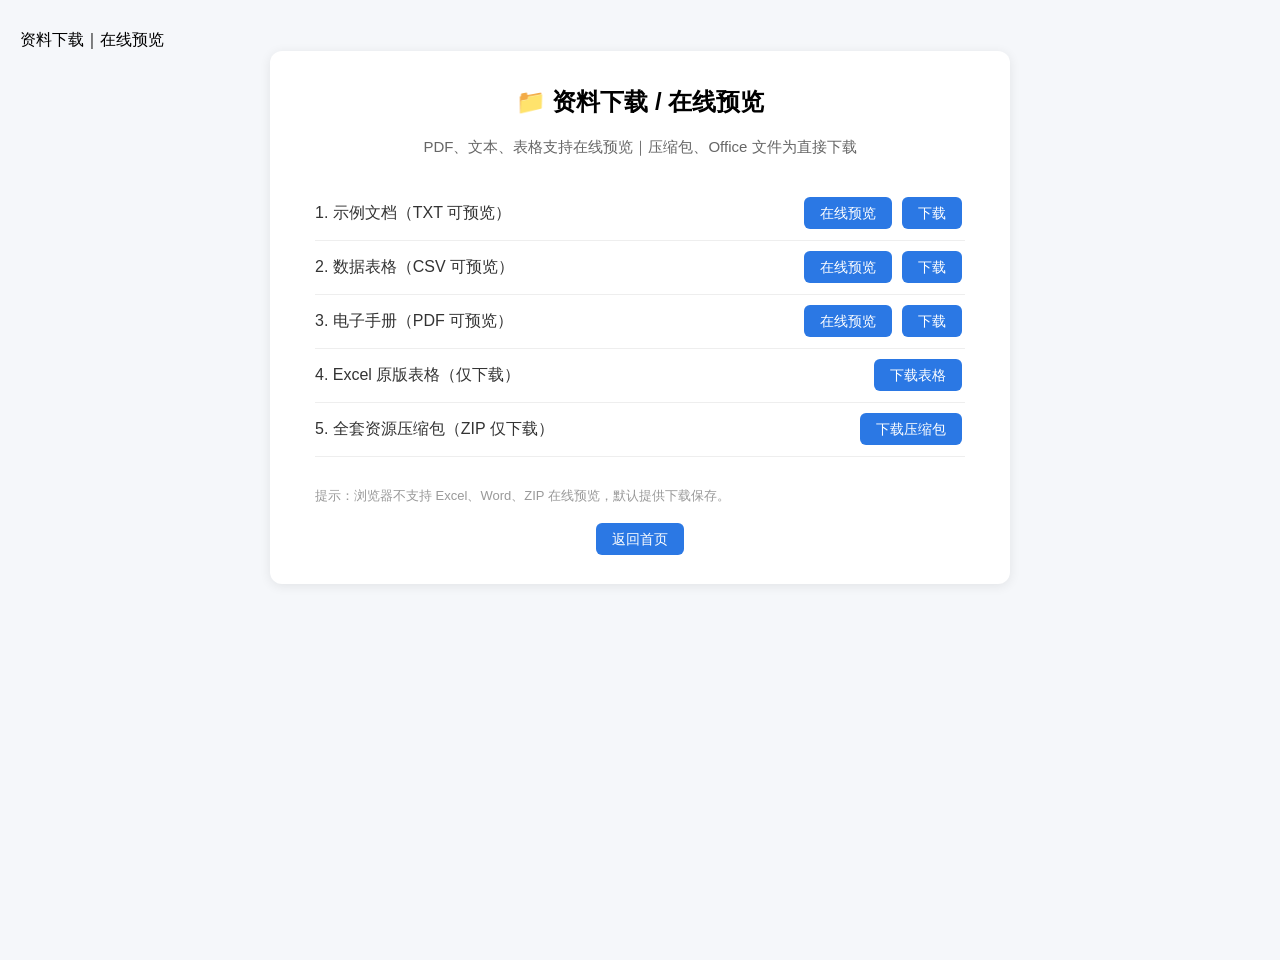
==== download.html @ 7d930d28 "Add files via upload" ====
<!DOCTYPE html>
<html lang="zh-CN">
<head>
<meta charset="UTF-8">
资料下载｜在线预览
<style>
body{font-family:Arial,sans-serif;min-height:100vh;margin:0;padding:30px 20px;background:#f5f7fa;}
.box{background:#fff;padding:35px 45px;border-radius:12px;box-shadow:0 2px 12px #00000015;max-width:650px;margin:0 auto;}
h2{text-align:center;margin-top:0;}
p.info{color:#666;font-size:15px;text-align:center;margin-bottom:30px;}
.item{display:flex;align-items:center;justify-content:space-between;flex-wrap:wrap;padding:16px 0;border-bottom:1px solid #eee;gap:10px;}
.name{font-size:16px;color:#333;}
.btn{background:#2b78e4;color:#fff;border:none;padding:8px 16px;border-radius:6px;font-size:14px;cursor:pointer;text-decoration:none;margin:0 3px;}
.btn:hover{background:#2266c9;}
.tip{font-size:13px;color:#999;margin-top:30px;}
.back{text-align:center;margin-top:25px;}
</style>
</head>
<body>
<div class="box">
<h2>📁 资料下载 / 在线预览</h2>
<p class="info">PDF、文本、表格支持在线预览｜压缩包、Office 文件为直接下载</p >

<!-- ========== 新增文件只在这里复制条目 ========== -->
<div class="item">
  <div class="name">1. 示例文档（TXT 可预览）</div>
  <div>
    <a href="files/wangzhi.txt " class="btn">在线预览</a >
    <a href="files/wangzhi.txt" download class="btn">下载</a >
  </div>
</div>

<div class="item">
  <div class="name">2. 数据表格（CSV 可预览）</div>
  <div>
    <a href="files/data.csv" class="btn">在线预览</a >
    <a href="files/data.csv" download class="btn">下载</a >
  </div>
</div>

<div class="item">
  <div class="name">3. 电子手册（PDF 可预览）</div>
  <div>
    <a href="files/qiyoufapiao.pdf" class="btn">在线预览</a >
    <a href="files/qiyoufapiao.pdf" download class="btn">下载</a >
  </div>
</div>

<div class="item">
  <div class="name">4. Excel 原版表格（仅下载）</div>
  <div>
    <a href="files/churuku.xlsm" download class="btn">下载表格</a >
  </div>
</div>

<div class="item">
  <div class="name">5. 全套资源压缩包（ZIP 仅下载）</div>
  <div>
    <a href="files/flash_files.zip" download class="btn">下载压缩包</a >
  </div>
</div>
<!-- ============== 结束区域 ============== -->

<p class="tip">提示：浏览器不支持 Excel、Word、ZIP 在线预览，默认提供下载保存。</p >

<div class="back">
  <a href="index.html" class="btn">返回首页</a >
</div>
</div>
</body>
</html>
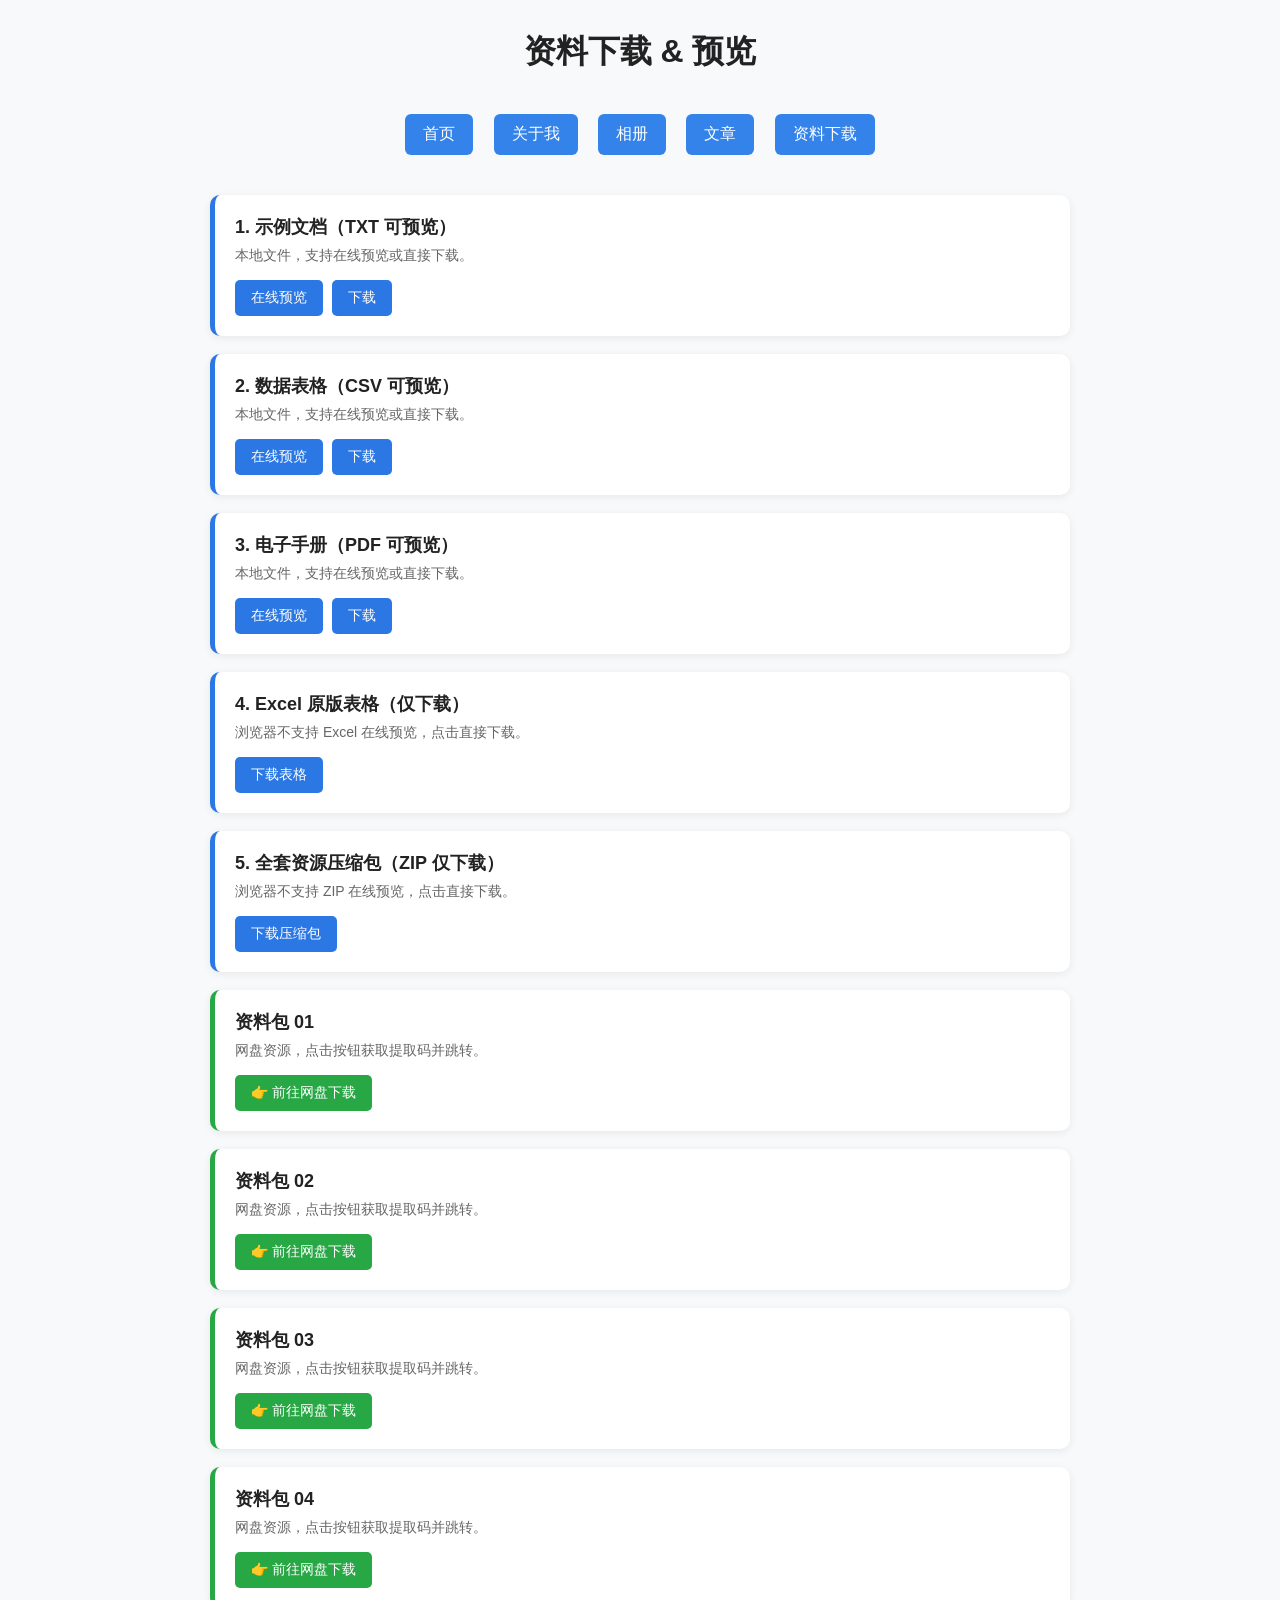
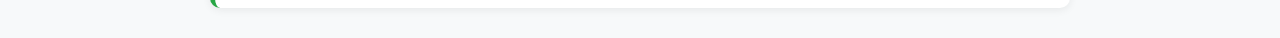
==== commit 4e5a5400: "Add files via upload" ====
--- a/download.html
+++ b/download.html
@@ -1,71 +1,192 @@
 <!DOCTYPE html>
 <html lang="zh-CN">
 <head>
-<meta charset="UTF-8">
-资料下载｜在线预览
-<style>
-body{font-family:Arial,sans-serif;min-height:100vh;margin:0;padding:30px 20px;background:#f5f7fa;}
-.box{background:#fff;padding:35px 45px;border-radius:12px;box-shadow:0 2px 12px #00000015;max-width:650px;margin:0 auto;}
-h2{text-align:center;margin-top:0;}
-p.info{color:#666;font-size:15px;text-align:center;margin-bottom:30px;}
-.item{display:flex;align-items:center;justify-content:space-between;flex-wrap:wrap;padding:16px 0;border-bottom:1px solid #eee;gap:10px;}
-.name{font-size:16px;color:#333;}
-.btn{background:#2b78e4;color:#fff;border:none;padding:8px 16px;border-radius:6px;font-size:14px;cursor:pointer;text-decoration:none;margin:0 3px;}
-.btn:hover{background:#2266c9;}
-.tip{font-size:13px;color:#999;margin-top:30px;}
-.back{text-align:center;margin-top:25px;}
-</style>
+    <meta charset="UTF-8">
+    <meta name="viewport" content="width=device-width, initial-scale=1.0">
+    <title>资料下载</title>
+    <style>
+        * {
+            margin: 0;
+            padding: 0;
+            box-sizing: border-box;
+            font-family: "Microsoft Yahei", sans-serif;
+        }
+        body {
+            max-width: 900px;
+            margin: 30px auto;
+            padding: 0 20px;
+            background-color: #f7f9fa;
+        }
+        h1 {
+            text-align: center;
+            color: #222;
+            margin-bottom: 40px;
+        }
+        .nav {
+            text-align: center;
+            margin-bottom: 40px;
+        }
+        .nav a {
+            display: inline-block;
+            margin: 0 8px;
+            padding: 10px 18px;
+            background: #3483eb;
+            color: white;
+            text-decoration: none;
+            border-radius: 6px;
+            transition: background 0.3s;
+        }
+        .nav a:hover {
+            background: #236bc9;
+        }
+        .file-item {
+            background: #fff;
+            padding: 20px;
+            border-radius: 10px;
+            margin-bottom: 18px;
+            box-shadow: 0 2px 8px #00000012;
+            /* 默认左侧绿条（网盘） */
+            border-left: 5px solid #28a745;
+        }
+        /* 本地文件左侧蓝条 */
+        .file-item.local {
+            border-left-color: #2b78e4;
+        }
+        .file-item h4 {
+            font-size: 18px;
+            color: #222;
+            margin-bottom: 8px;
+        }
+        .file-item p {
+            color: #666;
+            margin-bottom: 15px;
+            font-size: 14px;
+        }
+        /* 统一按钮样式 */
+        .btn {
+            display: inline-block;
+            padding: 9px 16px;
+            border: none;
+            background-color: #28a745;
+            color: white;
+            border-radius: 5px;
+            cursor: pointer;
+            font-size: 14px;
+            text-decoration: none;
+            margin-right: 5px;
+            transition: background 0.3s;
+        }
+        .btn:hover {
+            background-color: #218838;
+        }
+        /* 本地文件专用蓝色按钮 */
+        .btn-blue {
+            background-color: #2b78e4;
+        }
+        .btn-blue:hover {
+            background-color: #2266c9;
+        }
+    </style>
 </head>
 <body>
-<div class="box">
-<h2>📁 资料下载 / 在线预览</h2>
-<p class="info">PDF、文本、表格支持在线预览｜压缩包、Office 文件为直接下载</p >
+    <h1>资料下载 & 预览</h1>
+    <div class="nav">
+        <a href="index.html">首页</a>
+        <a href="about.html">关于我</a>
+        <a href="photo.html">相册</a>
+        <a href="list.html">文章</a>
+        <a href="download.html">资料下载</a>
+    </div>
 
-<!-- ========== 新增文件只在这里复制条目 ========== -->
-<div class="item">
-  <div class="name">1. 示例文档（TXT 可预览）</div>
-  <div>
-    <a href="files/wangzhi.txt " class="btn">在线预览</a >
-    <a href="files/wangzhi.txt" download class="btn">下载</a >
-  </div>
-</div>
+    <!-- ========== 本地文件区域 ========== -->
+    
+    <!-- 1. TXT -->
+    <div class="file-item local">
+        <h4>1. 示例文档（TXT 可预览）</h4>
+        <p>本地文件，支持在线预览或直接下载。</p>
+        <a href="files/wangzhi.txt" target="_blank" class="btn btn-blue">在线预览</a>
+        <a href="files/wangzhi.txt" download class="btn btn-blue">下载</a>
+    </div>
 
-<div class="item">
-  <div class="name">2. 数据表格（CSV 可预览）</div>
-  <div>
-    <a href="files/data.csv" class="btn">在线预览</a >
-    <a href="files/data.csv" download class="btn">下载</a >
-  </div>
-</div>
+    <!-- 2. CSV -->
+    <div class="file-item local">
+        <h4>2. 数据表格（CSV 可预览）</h4>
+        <p>本地文件，支持在线预览或直接下载。</p>
+        <a href="files/data.csv" target="_blank" class="btn btn-blue">在线预览</a>
+        <a href="files/data.csv" download class="btn btn-blue">下载</a>
+    </div>
 
-<div class="item">
-  <div class="name">3. 电子手册（PDF 可预览）</div>
-  <div>
-    <a href="files/qiyoufapiao.pdf" class="btn">在线预览</a >
-    <a href="files/qiyoufapiao.pdf" download class="btn">下载</a >
-  </div>
-</div>
+    <!-- 3. PDF -->
+    <div class="file-item local">
+        <h4>3. 电子手册（PDF 可预览）</h4>
+        <p>本地文件，支持在线预览或直接下载。</p>
+        <a href="files/qiyoufapiao.pdf" target="_blank" class="btn btn-blue">在线预览</a>
+        <a href="files/qiyoufapiao.pdf" download class="btn btn-blue">下载</a>
+    </div>
 
-<div class="item">
-  <div class="name">4. Excel 原版表格（仅下载）</div>
-  <div>
-    <a href="files/churuku.xlsm" download class="btn">下载表格</a >
-  </div>
-</div>
+    <!-- 4. Excel (仅下载) -->
+    <div class="file-item local">
+        <h4>4. Excel 原版表格（仅下载）</h4>
+        <p>浏览器不支持 Excel 在线预览，点击直接下载。</p>
+        <a href="files/churuku.xlsm" download class="btn btn-blue">下载表格</a>
+    </div>
 
-<div class="item">
-  <div class="name">5. 全套资源压缩包（ZIP 仅下载）</div>
-  <div>
-    <a href="files/flash_files.zip" download class="btn">下载压缩包</a >
-  </div>
-</div>
-<!-- ============== 结束区域 ============== -->
+    <!-- 5. ZIP (仅下载) -->
+    <div class="file-item local">
+        <h4>5. 全套资源压缩包（ZIP 仅下载）</h4>
+        <p>浏览器不支持 ZIP 在线预览，点击直接下载。</p>
+        <a href="files/flash_files.zip" download class="btn btn-blue">下载压缩包</a>
+    </div>
 
-<p class="tip">提示：浏览器不支持 Excel、Word、ZIP 在线预览，默认提供下载保存。</p >
+    <!-- ========== 多条百度网盘区域 ========== -->
+    
+    <!-- 资料包 01 -->
+    <div class="file-item">
+        <h4>资料包 01</h4>
+        <p>网盘资源，点击按钮获取提取码并跳转。</p>
+        <a href="https://pan.baidu.com/s/1PmBEmgP_w2mnrSM8AJ3trg" 
+           target="_blank" 
+           class="btn" 
+           onclick="alert('【资料包 01 提取码】：abcd\n\n点击确定后即将在新窗口打开百度网盘。');">
+           👉 前往网盘下载
+        </a>
+    </div>
 
-<div class="back">
-  <a href="index.html" class="btn">返回首页</a >
-</div>
-</div>
+    <!-- 资料包 02 -->
+    <div class="file-item">
+        <h4>资料包 02</h4>
+        <p>网盘资源，点击按钮获取提取码并跳转。</p>
+        <a href="https://pan.baidu.com/s/1JVe8A3bH-WHpe3bccjMSwg " 
+           target="_blank" 
+           class="btn" 
+           onclick="alert('【资料包 02 提取码】：abcd\n\n点击确定后即将在新窗口打开百度网盘。');">
+           👉 前往网盘下载
+        </a>
+    </div>
+
+    <!-- 资料包 03 -->
+    <div class="file-item">
+        <h4>资料包 03</h4>
+        <p>网盘资源，点击按钮获取提取码并跳转。</p>
+        <a href="https://pan.baidu.com/s/这里替换成第三条网盘链接" 
+           target="_blank" 
+           class="btn" 
+           onclick="alert('【资料包 03 提取码】：wxyz\n\n点击确定后即将在新窗口打开百度网盘。');">
+           👉 前往网盘下载
+        </a>
+    </div>
+
+    <!-- 资料包 04 -->
+    <div class="file-item">
+        <h4>资料包 04</h4>
+        <p>网盘资源，点击按钮获取提取码并跳转。</p>
+        <a href="https://pan.baidu.com/s/这里替换成第四条网盘链接" 
+           target="_blank" 
+           class="btn" 
+           onclick="alert('【资料包 04 提取码】：6789\n\n点击确定后即将在新窗口打开百度网盘。');">
+           👉 前往网盘下载
+        </a>
+    </div>
+
 </body>
 </html>
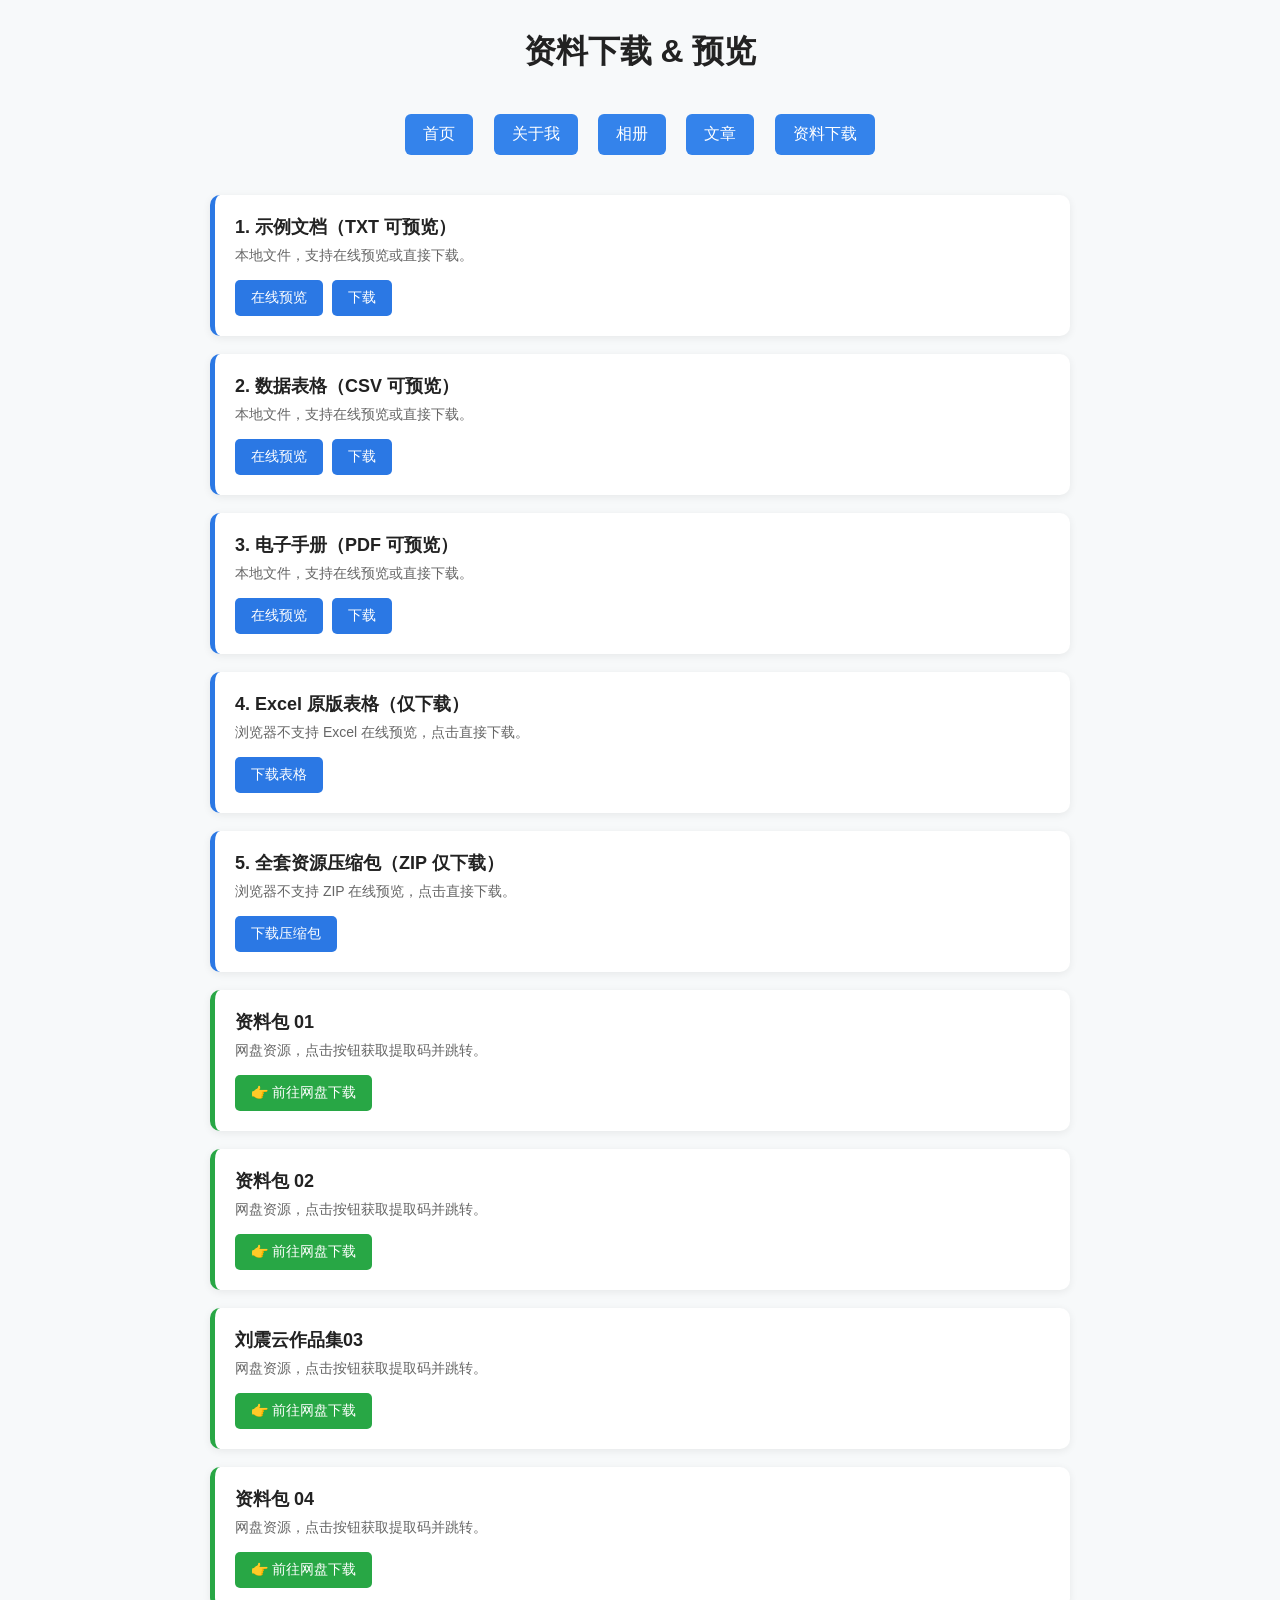
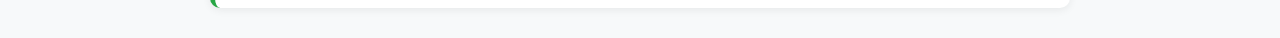
==== commit 6f5054a7: "Add files via upload" ====
--- a/download.html
+++ b/download.html
@@ -140,7 +140,7 @@
 
     <!-- ========== 多条百度网盘区域 ========== -->
     
-    <!-- 资料包 01 -->
+    <!-- 压力管道制度 01 -->
     <div class="file-item">
         <h4>资料包 01</h4>
         <p>网盘资源，点击按钮获取提取码并跳转。</p>
@@ -152,7 +152,7 @@
         </a>
     </div>
 
-    <!-- 资料包 02 -->
+    <!-- 出入库统计小程序 02 -->
     <div class="file-item">
         <h4>资料包 02</h4>
         <p>网盘资源，点击按钮获取提取码并跳转。</p>
@@ -166,12 +166,12 @@
 
     <!-- 资料包 03 -->
     <div class="file-item">
-        <h4>资料包 03</h4>
+        <h4>刘震云作品集03</h4>
         <p>网盘资源，点击按钮获取提取码并跳转。</p>
-        <a href="https://pan.baidu.com/s/这里替换成第三条网盘链接" 
+        <a href="https://pan.baidu.com/s/1l0k16yWzKJlKTUw8ZxMRvA" 
            target="_blank" 
            class="btn" 
-           onclick="alert('【资料包 03 提取码】：wxyz\n\n点击确定后即将在新窗口打开百度网盘。');">
+           onclick="alert('【资料包 03 提取码】：abcd\n\n点击确定后即将在新窗口打开百度网盘。');">
            👉 前往网盘下载
         </a>
     </div>
